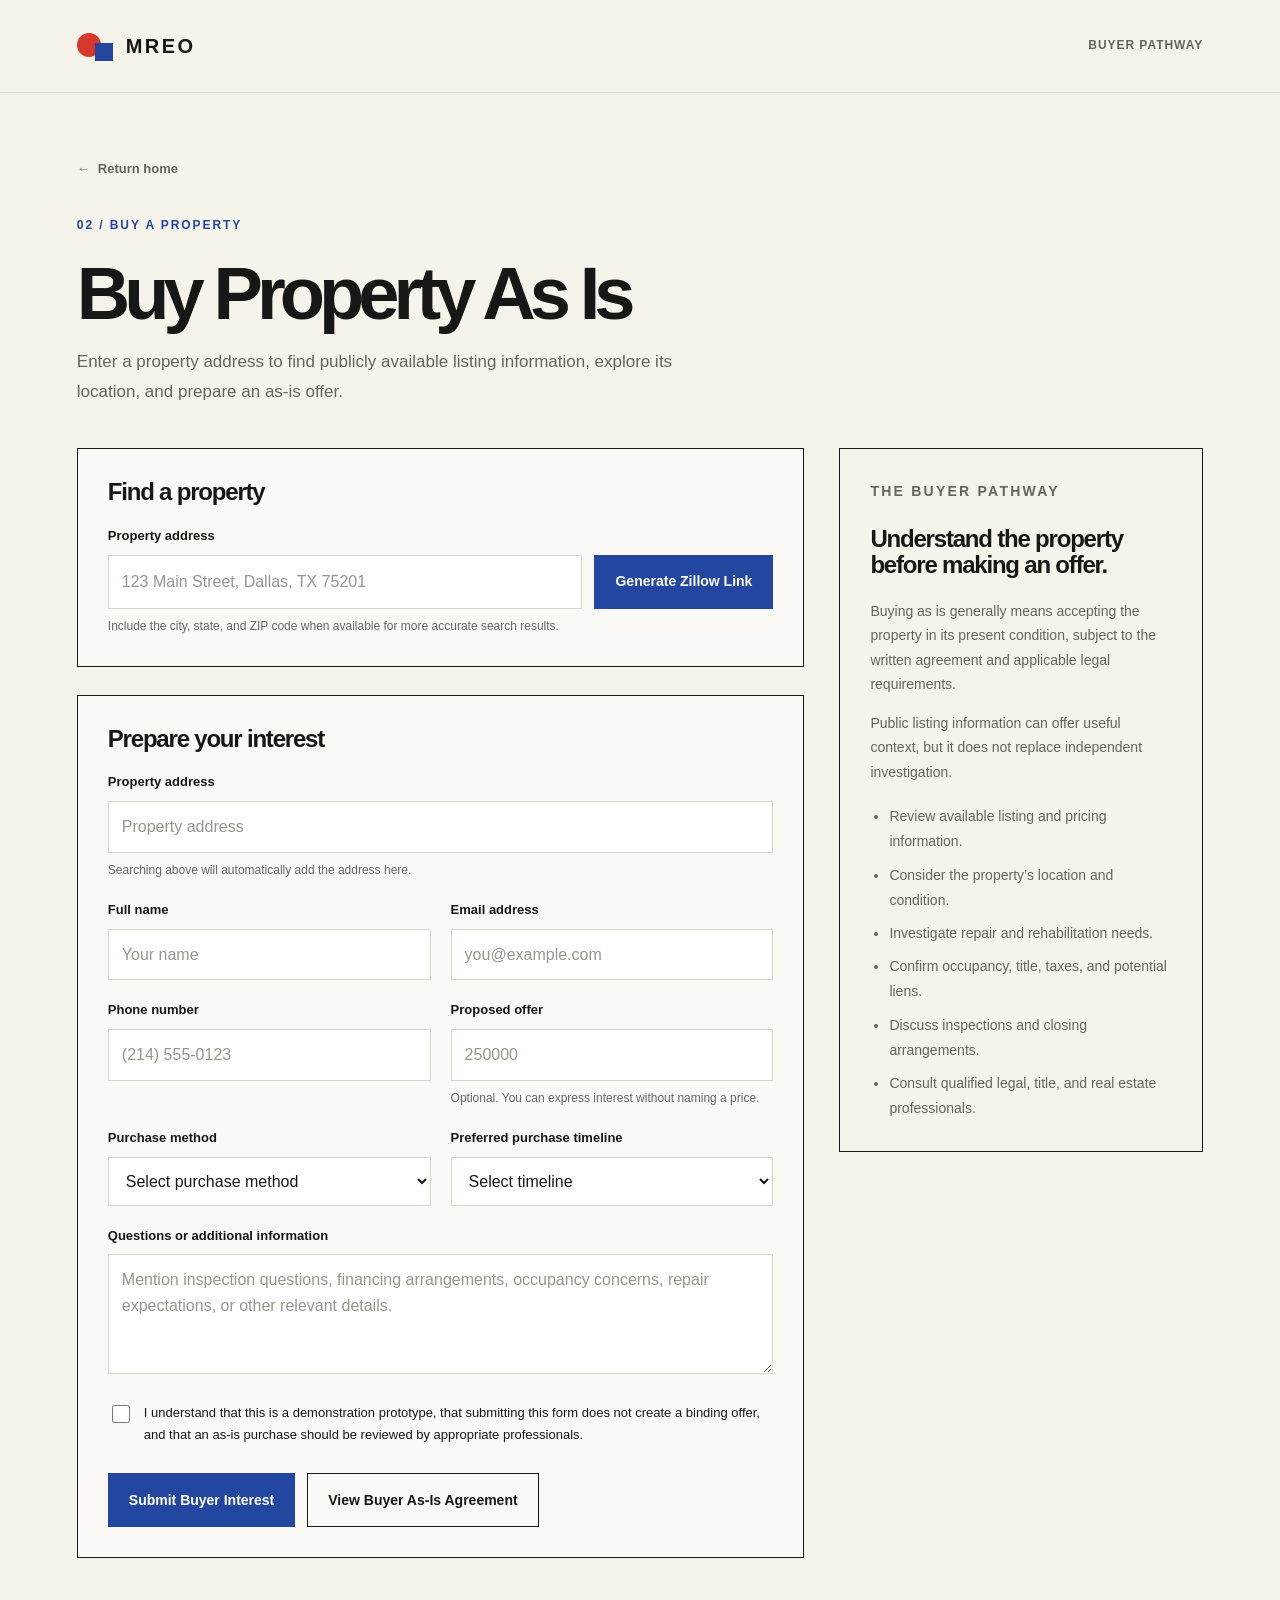
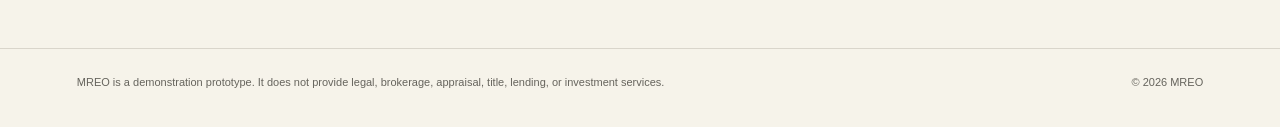
==== buyer.html @ d2289ac5 "Create buyer.html" ====
<!DOCTYPE html>
<html lang="en">
<head>
  <meta charset="UTF-8">

  <meta
    name="viewport"
    content="width=device-width, initial-scale=1.0"
  >

  <meta
    name="description"
    content="Search for property information and prepare for an as-is real estate purchase."
  >

  <title>Buy Property As Is | MREO</title>

  <link rel="stylesheet" href="styles.css">
</head>

<body class="buyer-page">
  <header class="site-header">
    <a
      class="brand"
      href="index.html"
      aria-label="Return to MREO home"
    >
      <span class="brand-mark" aria-hidden="true">
        <span class="brand-circle"></span>
        <span class="brand-square"></span>
      </span>

      <span class="brand-name">MREO</span>
    </a>

    <p class="prototype-label">Buyer Pathway</p>
  </header>

  <main class="page-shell">
    <a class="back-link" href="index.html">
      <span aria-hidden="true">←</span>
      Return home
    </a>

    <section
      class="page-heading"
      aria-labelledby="buyer-page-title"
    >
      <p class="eyebrow">02 / Buy a property</p>

      <h1 id="buyer-page-title">
        Buy Property As Is
      </h1>

      <p>
        Enter a property address to find publicly available listing
        information, explore its location, and prepare an as-is offer.
      </p>
    </section>

    <div class="content-layout">
      <div>
        <section
          class="form-panel"
          aria-labelledby="property-search-heading"
        >
          <h2 id="property-search-heading">
            Find a property
          </h2>

          <form id="buyer-search-form">
            <div class="form-field full-width">
              <label for="buyer-property-address">
                Property address
              </label>

              <div class="address-search">
                <input
                  id="buyer-property-address"
                  name="buyerPropertyAddress"
                  type="text"
                  autocomplete="street-address"
                  placeholder="123 Main Street, Dallas, TX 75201"
                  required
                >

                <button
                  class="primary-button button-blue"
                  type="submit"
                >
                  Generate Zillow Link
                </button>
              </div>

              <p class="field-note">
                Include the city, state, and ZIP code when available
                for more accurate search results.
              </p>
            </div>
          </form>

          <div
            id="buyer-search-result"
            class="search-result"
            role="status"
            aria-live="polite"
            hidden
          >
            <p>
              Search results are ready for:
              <strong id="searched-property-address"></strong>
            </p>

            <div class="button-group">
              <a
                id="zillow-property-link"
                class="primary-button button-blue"
                href="#"
                target="_blank"
                rel="noopener noreferrer"
              >
                Open Zillow
              </a>

              <a
                id="google-maps-link"
                class="secondary-button"
                href="#"
                target="_blank"
                rel="noopener noreferrer"
              >
                View on Google Maps
              </a>
            </div>

            <p class="field-note">
              Zillow results depend on available public listings.
              A matching property page may not exist for every address.
            </p>
          </div>
        </section>

        <section
          class="form-panel"
          aria-labelledby="buyer-information-heading"
          style="margin-top: 28px;"
        >
          <h2 id="buyer-information-heading">
            Prepare your interest
          </h2>

          <form id="buyer-form">
            <div class="form-grid">
              <div class="form-field full-width">
                <label for="buyer-offer-address">
                  Property address
                </label>

                <input
                  id="buyer-offer-address"
                  name="buyerOfferAddress"
                  type="text"
                  placeholder="Property address"
                  required
                >

                <p class="field-note">
                  Searching above will automatically add the address
                  here.
                </p>
              </div>

              <div class="form-field">
                <label for="buyer-name">
                  Full name
                </label>

                <input
                  id="buyer-name"
                  name="buyerName"
                  type="text"
                  autocomplete="name"
                  placeholder="Your name"
                  required
                >
              </div>

              <div class="form-field">
                <label for="buyer-email">
                  Email address
                </label>

                <input
                  id="buyer-email"
                  name="buyerEmail"
                  type="email"
                  autocomplete="email"
                  placeholder="you@example.com"
                  required
                >
              </div>

              <div class="form-field">
                <label for="buyer-phone">
                  Phone number
                </label>

                <input
                  id="buyer-phone"
                  name="buyerPhone"
                  type="tel"
                  autocomplete="tel"
                  placeholder="(214) 555-0123"
                >
              </div>

              <div class="form-field">
                <label for="buyer-offer-amount">
                  Proposed offer
                </label>

                <input
                  id="buyer-offer-amount"
                  name="buyerOfferAmount"
                  type="number"
                  min="0"
                  step="1"
                  placeholder="250000"
                >

                <p class="field-note">
                  Optional. You can express interest without naming
                  a price.
                </p>
              </div>

              <div class="form-field">
                <label for="buyer-purchase-method">
                  Purchase method
                </label>

                <select
                  id="buyer-purchase-method"
                  name="buyerPurchaseMethod"
                >
                  <option value="">
                    Select purchase method
                  </option>

                  <option value="Cash">
                    Cash
                  </option>

                  <option value="Conventional financing">
                    Conventional financing
                  </option>

                  <option value="Private financing">
                    Private financing
                  </option>

                  <option value="Reconstruction financing">
                    Reconstruction financing
                  </option>

                  <option value="Undecided">
                    Undecided
                  </option>
                </select>
              </div>

              <div class="form-field">
                <label for="buyer-timeline">
                  Preferred purchase timeline
                </label>

                <select
                  id="buyer-timeline"
                  name="buyerTimeline"
                >
                  <option value="">
                    Select timeline
                  </option>

                  <option value="As soon as possible">
                    As soon as possible
                  </option>

                  <option value="Within 30 days">
                    Within 30 days
                  </option>

                  <option value="Within 60 days">
                    Within 60 days
                  </option>

                  <option value="Within 90 days">
                    Within 90 days
                  </option>

                  <option value="Flexible">
                    Flexible
                  </option>
                </select>
              </div>

              <div class="form-field full-width">
                <label for="buyer-notes">
                  Questions or additional information
                </label>

                <textarea
                  id="buyer-notes"
                  name="buyerNotes"
                  placeholder="Mention inspection questions, financing arrangements, occupancy concerns, repair expectations, or other relevant details."
                ></textarea>
              </div>

              <div class="checkbox-field full-width">
                <input
                  id="buyer-confirmation"
                  name="buyerConfirmation"
                  type="checkbox"
                  required
                >

                <label for="buyer-confirmation">
                  I understand that this is a demonstration prototype,
                  that submitting this form does not create a binding
                  offer, and that an as-is purchase should be reviewed
                  by appropriate professionals.
                </label>
              </div>
            </div>

            <div class="form-actions">
              <button
                class="primary-button button-blue"
                type="submit"
              >
                Submit Buyer Interest
              </button>

              <button
                id="open-buyer-contract"
                class="contract-button"
                type="button"
                data-open-modal="buyer-contract-modal"
              >
                View Buyer As-Is Agreement
              </button>
            </div>

            <div
              id="buyer-message"
              class="form-message success-message"
              role="status"
              aria-live="polite"
              hidden
            ></div>
          </form>
        </section>
      </div>

      <aside
        class="info-panel"
        aria-labelledby="buyer-guidance-heading"
      >
        <p class="section-label">
          The buyer pathway
        </p>

        <h2 id="buyer-guidance-heading">
          Understand the property before making an offer.
        </h2>

        <p>
          Buying as is generally means accepting the property in its
          present condition, subject to the written agreement and
          applicable legal requirements.
        </p>

        <p>
          Public listing information can offer useful context, but it
          does not replace independent investigation.
        </p>

        <ul>
          <li>
            Review available listing and pricing information.
          </li>

          <li>
            Consider the property’s location and condition.
          </li>

          <li>
            Investigate repair and rehabilitation needs.
          </li>

          <li>
            Confirm occupancy, title, taxes, and potential liens.
          </li>

          <li>
            Discuss inspections and closing arrangements.
          </li>

          <li>
            Consult qualified legal, title, and real estate
            professionals.
          </li>
        </ul>
      </aside>
    </div>
  </main>

  <section
    id="buyer-contract-modal"
    class="contract-modal"
    role="dialog"
    aria-modal="true"
    aria-labelledby="buyer-contract-title"
    hidden
  >
    <div class="contract-content">
      <div class="contract-header">
        <h2 id="buyer-contract-title">
          Buyer As-Is Property Agreement
        </h2>

        <button
          class="close-modal"
          type="button"
          aria-label="Close agreement"
          data-close-modal
        >
          ×
        </button>
      </div>

      <div
        id="buyer-contract-body"
        class="contract-body"
      >
        <p>
          <strong>Date:</strong>
          <span id="buyer-contract-date">
            ____________________
          </span>
        </p>

        <p>
          <strong>Buyer:</strong>
          <span id="buyer-contract-name">
            ____________________
          </span>
        </p>

        <p>
          <strong>Seller:</strong>
          ____________________
        </p>

        <p>
          <strong>Property:</strong>
          <span id="buyer-contract-address">
            ________________________________________________
          </span>
        </p>

        <p>
          <strong>Proposed purchase price:</strong>
          <span id="buyer-contract-price">
            ____________________
          </span>
        </p>

        <h3>1. Agreement to purchase</h3>

        <p>
          Buyer offers to purchase the property identified above for
          the stated purchase price, subject to Seller’s written
          acceptance and any additional written terms agreed upon
          by both parties.
        </p>

        <h3>2. As-is condition</h3>

        <p>
          Buyer understands that the property is offered in its
          present, as-is condition. Unless otherwise agreed in
          writing, Seller is not obligated to repair, renovate,
          improve, or replace any part of the property before closing.
        </p>

        <h3>3. Inspection and due diligence</h3>

        <p>
          Buyer may inspect the property and investigate its condition,
          occupancy, title, taxes, restrictions, and other relevant
          matters during any period agreed to in writing. Any right to
          withdraw based on inspection findings must be expressly
          stated in a signed agreement.
        </p>

        <h3>4. Disclosures</h3>

        <p>
          Seller remains responsible for disclosures required under
          applicable law. Acceptance of the property as is does not
          authorize fraud, intentional concealment, or other conduct
          prohibited by law.
        </p>

        <h3>5. Closing and payment</h3>

        <p>
          Closing shall occur on a mutually agreed date through an
          authorized settlement provider. Deposits, payment method,
          financing conditions, closing costs, possession, and related
          requirements shall be established in a separate written
          agreement or according to applicable local practice.
        </p>

        <h3>6. Written modifications</h3>

        <p>
          Any change to these terms must be written and signed by both
          parties. This sample is provided for demonstration purposes
          and should be reviewed by a qualified attorney before use.
        </p>

        <div class="signature-grid">
          <div class="signature-line">
            Buyer signature / Date
          </div>

          <div class="signature-line">
            Seller signature / Date
          </div>
        </div>
      </div>

      <div class="form-actions">
        <button
          class="primary-button button-blue"
          type="button"
          data-print-contract="buyer-contract-body"
        >
          Print Agreement
        </button>

        <button
          class="secondary-button"
          type="button"
          data-close-modal
        >
          Close
        </button>
      </div>
    </div>
  </section>

  <footer class="site-footer">
    <p>
      MREO is a demonstration prototype. It does not provide legal,
      brokerage, appraisal, title, lending, or investment services.
    </p>

    <p>
      &copy; <span id="current-year">2026</span> MREO
    </p>
  </footer>

  <script src="app.js"></script>
</body>
</html>
---- styles.css ----
/* =========================================
   MREO — BAUHAUS DESIGN SYSTEM
   ========================================= */

:root {
  --paper: #f6f3ea;
  --white: #ffffff;
  --ink: #171717;
  --muted: #66645d;
  --line: #d9d5cb;

  --red: #d6382c;
  --blue: #2346a0;
  --yellow: #f0c437;

  --max-width: 1180px;
  --page-padding: clamp(22px, 6vw, 82px);

  --font:
    "Avenir Next",
    Avenir,
    "Helvetica Neue",
    Helvetica,
    Arial,
    sans-serif;
}

/* =========================================
   GENERAL
   ========================================= */

*,
*::before,
*::after {
  box-sizing: border-box;
}

html {
  scroll-behavior: smooth;
}

body {
  margin: 0;
  min-width: 320px;
  min-height: 100vh;

  background: var(--paper);
  color: var(--ink);

  font-family: var(--font);
  font-size: 16px;
  line-height: 1.6;

  -webkit-font-smoothing: antialiased;
  -moz-osx-font-smoothing: grayscale;
}

a {
  color: inherit;
}

button,
input,
select,
textarea {
  font: inherit;
}

button,
a,
input,
select,
textarea {
  -webkit-tap-highlight-color: transparent;
}

::selection {
  background: var(--yellow);
  color: var(--ink);
}

/* =========================================
   HEADER
   ========================================= */

.site-header {
  width: 100%;
  max-width: calc(var(--max-width) + (var(--page-padding) * 2));

  margin: 0 auto;
  padding: 30px var(--page-padding);

  display: flex;
  align-items: center;
  justify-content: space-between;

  border-bottom: 1px solid var(--line);
}

.brand {
  display: inline-flex;
  align-items: center;
  gap: 13px;

  text-decoration: none;
}

.brand-mark {
  position: relative;

  width: 36px;
  height: 32px;

  display: block;
}

.brand-circle {
  position: absolute;
  top: 3px;
  left: 0;

  width: 24px;
  height: 24px;

  background: var(--red);
  border-radius: 50%;
}

.brand-square {
  position: absolute;
  right: 0;
  bottom: 1px;

  width: 18px;
  height: 18px;

  background: var(--blue);
}

.brand-name {
  font-size: 20px;
  font-weight: 800;
  letter-spacing: 0.12em;
}

.prototype-label {
  margin: 0;

  color: var(--muted);

  font-size: 12px;
  font-weight: 600;
  letter-spacing: 0.08em;
  text-transform: uppercase;
}

/* =========================================
   LANDING PAGE
   ========================================= */

.hero {
  position: relative;

  width: 100%;
  max-width: calc(var(--max-width) + (var(--page-padding) * 2));

  margin: 0 auto;
  padding: 100px var(--page-padding) 70px;
}

.hero-content {
  position: relative;
  z-index: 1;

  max-width: 850px;
}

.eyebrow,
.section-label {
  margin: 0 0 22px;

  color: var(--blue);

  font-size: 12px;
  font-weight: 800;
  letter-spacing: 0.16em;
  text-transform: uppercase;
}

.hero h1 {
  max-width: 850px;

  margin: 0;

  font-size: clamp(40px, 7vw, 84px);
  font-weight: 800;
  letter-spacing: -0.075em;
  line-height: 0.98;
}

.hero h1 span {
  display: block;

  margin-top: 14px;

  font-size: clamp(26px, 4.2vw, 53px);
  font-weight: 500;
  letter-spacing: -0.06em;
  line-height: 1.12;
}

.hero-introduction {
  max-width: 630px;

  margin: 28px 0 0;

  color: var(--muted);

  font-size: clamp(16px, 2vw, 19px);
  line-height: 1.75;
}

/* =========================================
   GEOMETRIC ACCENTS
   ========================================= */

.hero-decoration {
  position: absolute;
  top: 105px;
  right: var(--page-padding);

  width: 130px;
  height: 130px;

  pointer-events: none;
}

.shape {
  position: absolute;
  display: block;
}

.shape-circle {
  top: 0;
  right: 5px;

  width: 74px;
  height: 74px;

  background: var(--yellow);
  border-radius: 50%;
}

.shape-square {
  right: 35px;
  bottom: 4px;

  width: 36px;
  height: 36px;

  background: var(--red);
}

.shape-line {
  top: 30px;
  left: 6px;

  width: 4px;
  height: 94px;

  background: var(--blue);

  transform: rotate(35deg);
}

/* =========================================
   SELL / BUY CARDS
   ========================================= */

.action-grid {
  display: grid;
  grid-template-columns: repeat(2, minmax(0, 1fr));
  gap: 0;

  margin-top: 78px;

  border: 1px solid var(--ink);
}

.pathway-card {
  min-height: 340px;

  padding: 36px;

  display: flex;
  flex-direction: column;
  justify-content: space-between;
}

.seller-card {
  border-right: 1px solid var(--ink);
}

.buyer-card {
  background: rgba(255, 255, 255, 0.45);
}

.card-number {
  margin: 0 0 14px;

  color: var(--muted);

  font-size: 12px;
  font-weight: 700;
  letter-spacing: 0.15em;
}

.pathway-card h2 {
  margin: 0;

  font-size: 45px;
  font-weight: 800;
  letter-spacing: -0.07em;
  line-height: 1;
}

.pathway-card h2 + p {
  max-width: 375px;

  margin: 18px 0 28px;

  color: var(--muted);

  font-size: 15px;
  line-height: 1.7;
}

/* =========================================
   BUTTONS
   ========================================= */

.action-button,
.primary-button,
.secondary-button,
.contract-button,
.back-link {
  transition:
    background-color 180ms ease,
    color 180ms ease,
    border-color 180ms ease,
    transform 180ms ease;
}

.action-button {
  min-height: 58px;

  padding: 15px 18px;

  display: flex;
  align-items: center;
  justify-content: space-between;
  gap: 18px;

  border: 1px solid transparent;

  font-size: 14px;
  font-weight: 700;
  text-decoration: none;
}

.action-button-dark {
  background: var(--ink);
  color: var(--white);
}

.action-button-dark:hover {
  background: var(--blue);
}

.action-button-red {
  background: var(--red);
  color: var(--white);
}

.action-button-red:hover {
  background: var(--ink);
}

.button-arrow {
  font-size: 19px;
  line-height: 1;
}

.primary-button,
.secondary-button,
.contract-button {
  min-height: 54px;

  padding: 13px 20px;

  display: inline-flex;
  align-items: center;
  justify-content: center;
  gap: 10px;

  border: 1px solid var(--ink);
  border-radius: 0;

  cursor: pointer;

  font-size: 14px;
  font-weight: 700;
  text-decoration: none;
}

.primary-button {
  background: var(--ink);
  color: var(--white);
}

.primary-button:hover {
  background: var(--blue);
  border-color: var(--blue);
}

.secondary-button,
.contract-button {
  background: transparent;
  color: var(--ink);
}

.secondary-button:hover,
.contract-button:hover {
  background: var(--yellow);
}

.button-red {
  background: var(--red);
  color: var(--white);

  border-color: var(--red);
}

.button-red:hover {
  background: var(--ink);
  border-color: var(--ink);
}

.button-blue {
  background: var(--blue);
  color: var(--white);

  border-color: var(--blue);
}

.button-blue:hover {
  background: var(--ink);
  border-color: var(--ink);
}

.button-group,
.form-actions {
  display: flex;
  flex-wrap: wrap;
  gap: 12px;

  margin-top: 28px;
}

.action-button:focus-visible,
.primary-button:focus-visible,
.secondary-button:focus-visible,
.contract-button:focus-visible,
.back-link:focus-visible {
  outline: 3px solid var(--yellow);
  outline-offset: 4px;
}

/* =========================================
   PRINCIPLES
   ========================================= */

.principles {
  max-width: calc(var(--max-width) + (var(--page-padding) * 2));

  margin: 0 auto;
  padding: 0 var(--page-padding) 56px;

  display: flex;
  flex-wrap: wrap;
  gap: 12px 34px;
}

.principles p {
  margin: 0;

  color: var(--muted);

  font-size: 12px;
  font-weight: 700;
  letter-spacing: 0.08em;
  text-transform: uppercase;
}

.principles p::before {
  width: 8px;
  height: 8px;

  margin-right: 9px;

  display: inline-block;

  background: var(--red);
  border-radius: 50%;

  content: "";
}

.principles p:nth-child(2)::before {
  background: var(--blue);
  border-radius: 0;
}

.principles p:nth-child(3)::before {
  background: var(--yellow);
  border-radius: 0;

  transform: rotate(45deg);
}

/* =========================================
   INTERIOR PAGES
   ========================================= */

.page-shell,
.content-shell,
.interior-page {
  width: 100%;
  max-width: calc(var(--max-width) + (var(--page-padding) * 2));

  margin: 0 auto;
  padding: 62px var(--page-padding) 90px;
}

.back-link {
  display: inline-flex;
  align-items: center;
  gap: 8px;

  margin-bottom: 36px;

  color: var(--muted);

  font-size: 13px;
  font-weight: 600;
  text-decoration: none;
}

.back-link:hover {
  color: var(--red);
}

.page-heading,
.page-intro {
  max-width: 760px;

  margin-bottom: 42px;
}

.page-heading h1,
.page-intro h1,
.interior-page h1 {
  margin: 0 0 16px;

  font-size: clamp(40px, 7vw, 74px);
  font-weight: 800;
  letter-spacing: -0.08em;
  line-height: 1;
}

.page-heading > p:not(.eyebrow),
.page-intro > p:not(.eyebrow) {
  max-width: 650px;

  margin: 0;

  color: var(--muted);

  font-size: 17px;
  line-height: 1.75;
}

.content-layout,
.two-column-layout {
  display: grid;
  grid-template-columns: minmax(0, 1.7fr) minmax(270px, 0.85fr);
  gap: 35px;

  align-items: start;
}

/* =========================================
   FORMS AND INFORMATION PANELS
   ========================================= */

.form-panel,
.info-panel,
.detail-card,
.property-card,
.result-card,
.contract-panel {
  padding: 30px;

  background: rgba(255, 255, 255, 0.56);

  border: 1px solid var(--ink);
}

.info-panel,
.detail-card {
  position: sticky;
  top: 24px;

  background: transparent;
}

.form-panel h2,
.info-panel h2,
.detail-card h2,
.property-card h2,
.result-card h2,
.contract-panel h2 {
  margin: 0 0 20px;

  font-size: 24px;
  font-weight: 800;
  letter-spacing: -0.05em;
  line-height: 1.1;
}

.info-panel p,
.detail-card p,
.property-card p,
.result-card p {
  color: var(--muted);

  font-size: 14px;
  line-height: 1.75;
}

.info-panel ul,
.detail-card ul {
  margin: 20px 0 0;
  padding-left: 19px;

  color: var(--muted);

  font-size: 14px;
  line-height: 1.8;
}

.info-panel li + li,
.detail-card li + li {
  margin-top: 8px;
}

.form-grid {
  display: grid;
  grid-template-columns: repeat(2, minmax(0, 1fr));
  gap: 20px;
}

.form-field,
.field-group {
  display: flex;
  flex-direction: column;
  gap: 8px;
}

.full-width,
.field-full,
.span-two {
  grid-column: 1 / -1;
}

label,
.field-label {
  color: var(--ink);

  font-size: 13px;
  font-weight: 700;
}

input,
select,
textarea {
  width: 100%;
  min-height: 49px;

  padding: 12px 13px;

  background: var(--white);
  color: var(--ink);

  border: 1px solid var(--line);
  border-radius: 0;

  outline: none;

  transition:
    border-color 180ms ease,
    box-shadow 180ms ease;
}

input:focus,
select:focus,
textarea:focus {
  border-color: var(--blue);

  box-shadow: 0 0 0 2px rgba(35, 70, 160, 0.12);
}

input::placeholder,
textarea::placeholder {
  color: #99958b;
}

textarea {
  min-height: 120px;

  resize: vertical;
}

.field-note,
.helper-text {
  margin: 0;

  color: var(--muted);

  font-size: 12px;
  line-height: 1.6;
}

/* =========================================
   UPLOADS
   ========================================= */

.upload-area,
.file-drop-zone {
  position: relative;

  min-height: 160px;

  padding: 25px;

  display: flex;
  flex-direction: column;
  align-items: center;
  justify-content: center;

  background: rgba(255, 255, 255, 0.65);

  border: 1px dashed var(--ink);

  text-align: center;
}

.upload-area input[type="file"],
.file-drop-zone input[type="file"] {
  max-width: 100%;

  margin-top: 12px;

  border: 0;
}

.upload-title {
  margin: 0 0 4px;

  font-size: 15px;
  font-weight: 700;
}

.upload-note {
  margin: 0;

  color: var(--muted);

  font-size: 12px;
}

.media-preview,
.preview-grid,
.upload-preview {
  display: grid;
  grid-template-columns: repeat(auto-fit, minmax(110px, 1fr));
  gap: 12px;

  margin-top: 16px;
}

.media-preview img,
.media-preview video,
.preview-grid img,
.preview-grid video,
.upload-preview img,
.upload-preview video {
  width: 100%;
  height: 110px;

  display: block;

  object-fit: cover;

  border: 1px solid var(--line);
}

/* =========================================
   BUYER SEARCH AND RESULTS
   ========================================= */

.search-row,
.address-search {
  display: flex;
  align-items: stretch;
  gap: 12px;
}

.search-row input,
.address-search input {
  flex: 1;
}

.search-row button,
.address-search button {
  flex-shrink: 0;
}

.search-result,
.result-message,
.form-message,
.status-message {
  margin-top: 20px;
  padding: 15px 17px;

  background: rgba(240, 196, 55, 0.15);

  border-left: 4px solid var(--yellow);

  font-size: 14px;
  line-height: 1.7;
}

.success-message,
.status-success {
  background: rgba(35, 70, 160, 0.09);

  border-left-color: var(--blue);
}

.error-message,
.status-error {
  background: rgba(214, 56, 44, 0.09);

  border-left-color: var(--red);
}

.hidden,
[hidden] {
  display: none !important;
}

/* =========================================
   CHECKBOXES
   ========================================= */

.checkbox-row,
.checkbox-field {
  display: flex;
  align-items: flex-start;
  gap: 11px;

  margin-top: 8px;
}

.checkbox-row input[type="checkbox"],
.checkbox-field input[type="checkbox"] {
  width: 18px;
  min-width: 18px;
  min-height: 18px;
  height: 18px;

  margin-top: 3px;

  accent-color: var(--blue);
}

.checkbox-row label,
.checkbox-field label {
  font-size: 13px;
  font-weight: 500;
  line-height: 1.65;
}

/* =========================================
   CONTRACT VIEWER
   ========================================= */

.contract-modal,
.modal-overlay {
  position: fixed;
  inset: 0;
  z-index: 20;

  padding: 25px;

  display: flex;
  align-items: center;
  justify-content: center;

  background: rgba(23, 23, 23, 0.65);
}

.contract-content,
.modal-content {
  width: 100%;
  max-width: 780px;
  max-height: 88vh;

  padding: 34px;

  overflow-y: auto;

  background: var(--white);

  border: 1px solid var(--ink);
}

.contract-header,
.modal-header {
  margin-bottom: 22px;

  display: flex;
  align-items: flex-start;
  justify-content: space-between;
  gap: 20px;

  border-bottom: 1px solid var(--line);
}

.contract-header h2,
.modal-header h2 {
  margin: 0 0 18px;

  font-size: 25px;
  font-weight: 800;
  letter-spacing: -0.05em;
}

.close-modal,
.modal-close {
  width: 38px;
  height: 38px;

  display: inline-flex;
  align-items: center;
  justify-content: center;

  background: transparent;

  border: 1px solid var(--ink);

  cursor: pointer;

  font-size: 21px;
  line-height: 1;
}

.close-modal:hover,
.modal-close:hover {
  background: var(--yellow);
}

.contract-body {
  font-size: 13px;
  line-height: 1.7;
}

.contract-body h3 {
  margin: 18px 0 6px;

  font-size: 13px;
  font-weight: 800;
}

.contract-body p {
  margin: 0 0 11px;
}

.signature-grid {
  margin-top: 28px;

  display: grid;
  grid-template-columns: repeat(2, minmax(0, 1fr));
  gap: 25px;
}

.signature-line {
  padding-top: 8px;

  border-top: 1px solid var(--ink);

  font-size: 12px;
}

/* =========================================
   FOOTER
   ========================================= */

.site-footer {
  width: 100%;
  max-width: calc(var(--max-width) + (var(--page-padding) * 2));

  margin: 0 auto;
  padding: 24px var(--page-padding) 35px;

  display: flex;
  align-items: flex-start;
  justify-content: space-between;
  gap: 20px;

  border-top: 1px solid var(--line);
}

.site-footer p {
  margin: 0;

  color: var(--muted);

  font-size: 11px;
  line-height: 1.7;
}

.site-footer p:first-child {
  max-width: 590px;
}

.site-footer p:last-child {
  white-space: nowrap;
}

/* =========================================
   TABLETS
   ========================================= */

@media (max-width: 850px) {
  .hero {
    padding-top: 82px;
  }

  .hero-decoration {
    top: 86px;

    width: 94px;
    height: 94px;

    opacity: 0.78;
  }

  .shape-circle {
    width: 54px;
    height: 54px;
  }

  .shape-line {
    height: 68px;
  }

  .shape-square {
    width: 27px;
    height: 27px;
  }

  .content-layout,
  .two-column-layout {
    grid-template-columns: 1fr;
  }

  .info-panel,
  .detail-card {
    position: static;
  }

  .pathway-card {
    min-height: 320px;

    padding: 28px;
  }
}

/* =========================================
   PHONES
   ========================================= */

@media (max-width: 620px) {
  .site-header {
    padding-top: 22px;
    padding-bottom: 22px;
  }

  .prototype-label {
    max-width: 112px;

    font-size: 10px;
    text-align: right;
  }

  .hero {
    padding-top: 74px;
    padding-bottom: 48px;
  }

  .hero-decoration {
    top: 59px;
    right: var(--page-padding);

    transform: scale(0.72);
    transform-origin: top right;
  }

  .hero-content {
    padding-top: 26px;
  }

  .hero-introduction {
    margin-top: 21px;
  }

  .action-grid {
    grid-template-columns: 1fr;

    margin-top: 48px;
  }

  .pathway-card {
    min-height: 275px;

    padding: 25px;
  }

  .seller-card {
    border-right: 0;
    border-bottom: 1px solid var(--ink);
  }

  .principles {
    padding-bottom: 38px;

    gap: 10px 20px;
  }

  .page-shell,
  .content-shell,
  .interior-page {
    padding-top: 42px;
    padding-bottom: 65px;
  }

  .form-panel,
  .info-panel,
  .detail-card,
  .property-card,
  .result-card,
  .contract-panel {
    padding: 22px;
  }

  .form-grid {
    grid-template-columns: 1fr;
  }

  .search-row,
  .address-search {
    flex-direction: column;
  }

  .button-group,
  .form-actions {
    flex-direction: column;
  }

  .button-group > *,
  .form-actions > * {
    width: 100%;
  }

  .contract-modal,
  .modal-overlay {
    padding: 13px;
  }

  .contract-content,
  .modal-content {
    padding: 23px;
  }

  .signature-grid {
    grid-template-columns: 1fr;
    gap: 30px;
  }

  .site-footer {
    flex-direction: column;
    gap: 12px;
  }
}

/* =========================================
   REDUCED MOTION
   ========================================= */

@media (prefers-reduced-motion: reduce) {
  html {
    scroll-behavior: auto;
  }

  *,
  *::before,
  *::after {
    transition-duration: 0.01ms !important;
    animation-duration: 0.01ms !important;
    animation-iteration-count: 1 !important;
  }
}

/* =========================================
   CONTRACT PRINTING
   ========================================= */

@media print {
  body {
    background: #ffffff;
  }

  .site-header,
  .site-footer,
  .back-link,
  .button-group,
  .form-actions,
  .close-modal,
  .modal-close {
    display: none !important;
  }

  .contract-modal,
  .modal-overlay {
    position: static;

    padding: 0;

    display: block;

    background: transparent;
  }

  .contract-content,
  .modal-content {
    width: 100%;
    max-width: none;
    max-height: none;

    padding: 0;

    overflow: visible;

    border: 0;
  }

  .contract-body {
    font-size: 11px;
    line-height: 1.5;
  }
}
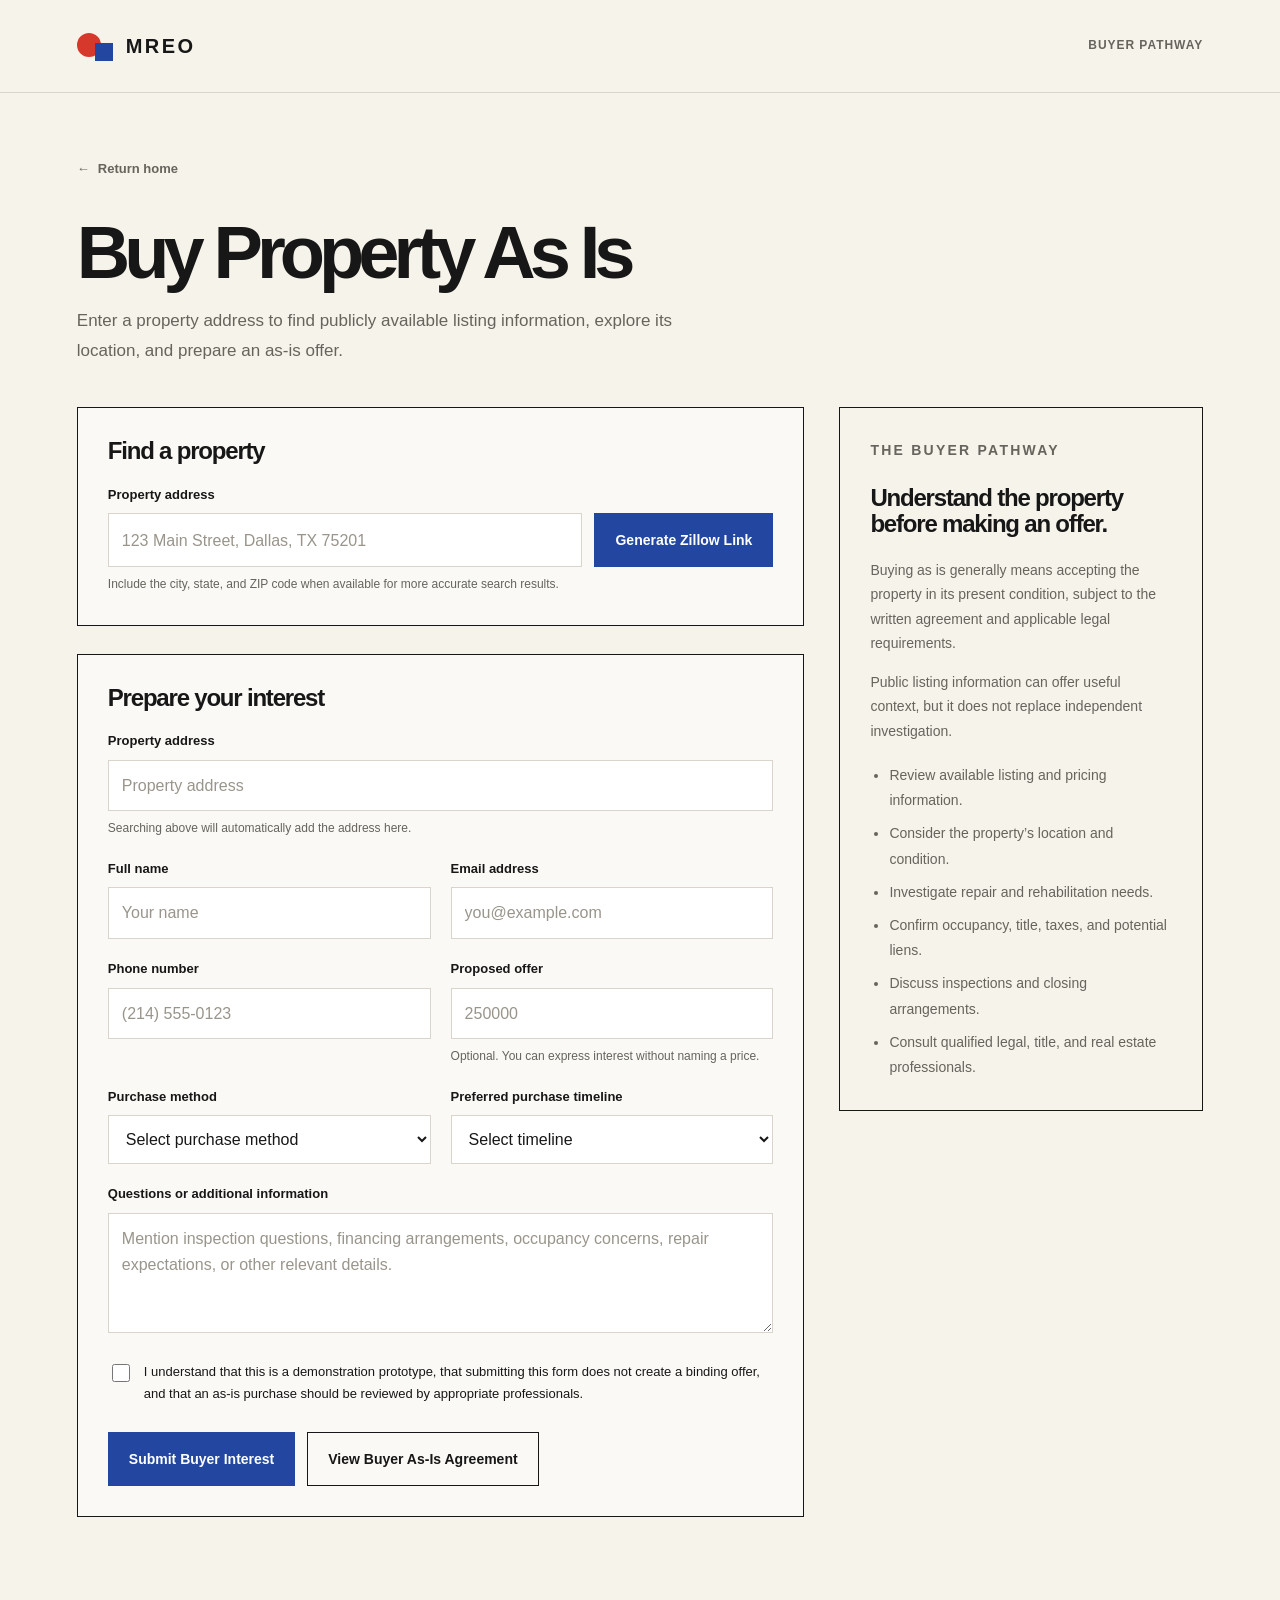
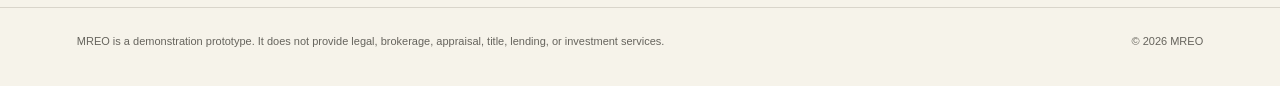
==== commit 5d3155ea: "Update buyer.html" ====
--- a/buyer.html
+++ b/buyer.html
@@ -46,7 +46,7 @@
       class="page-heading"
       aria-labelledby="buyer-page-title"
     >
-      <p class="eyebrow">02 / Buy a property</p>
+
 
       <h1 id="buyer-page-title">
         Buy Property As Is
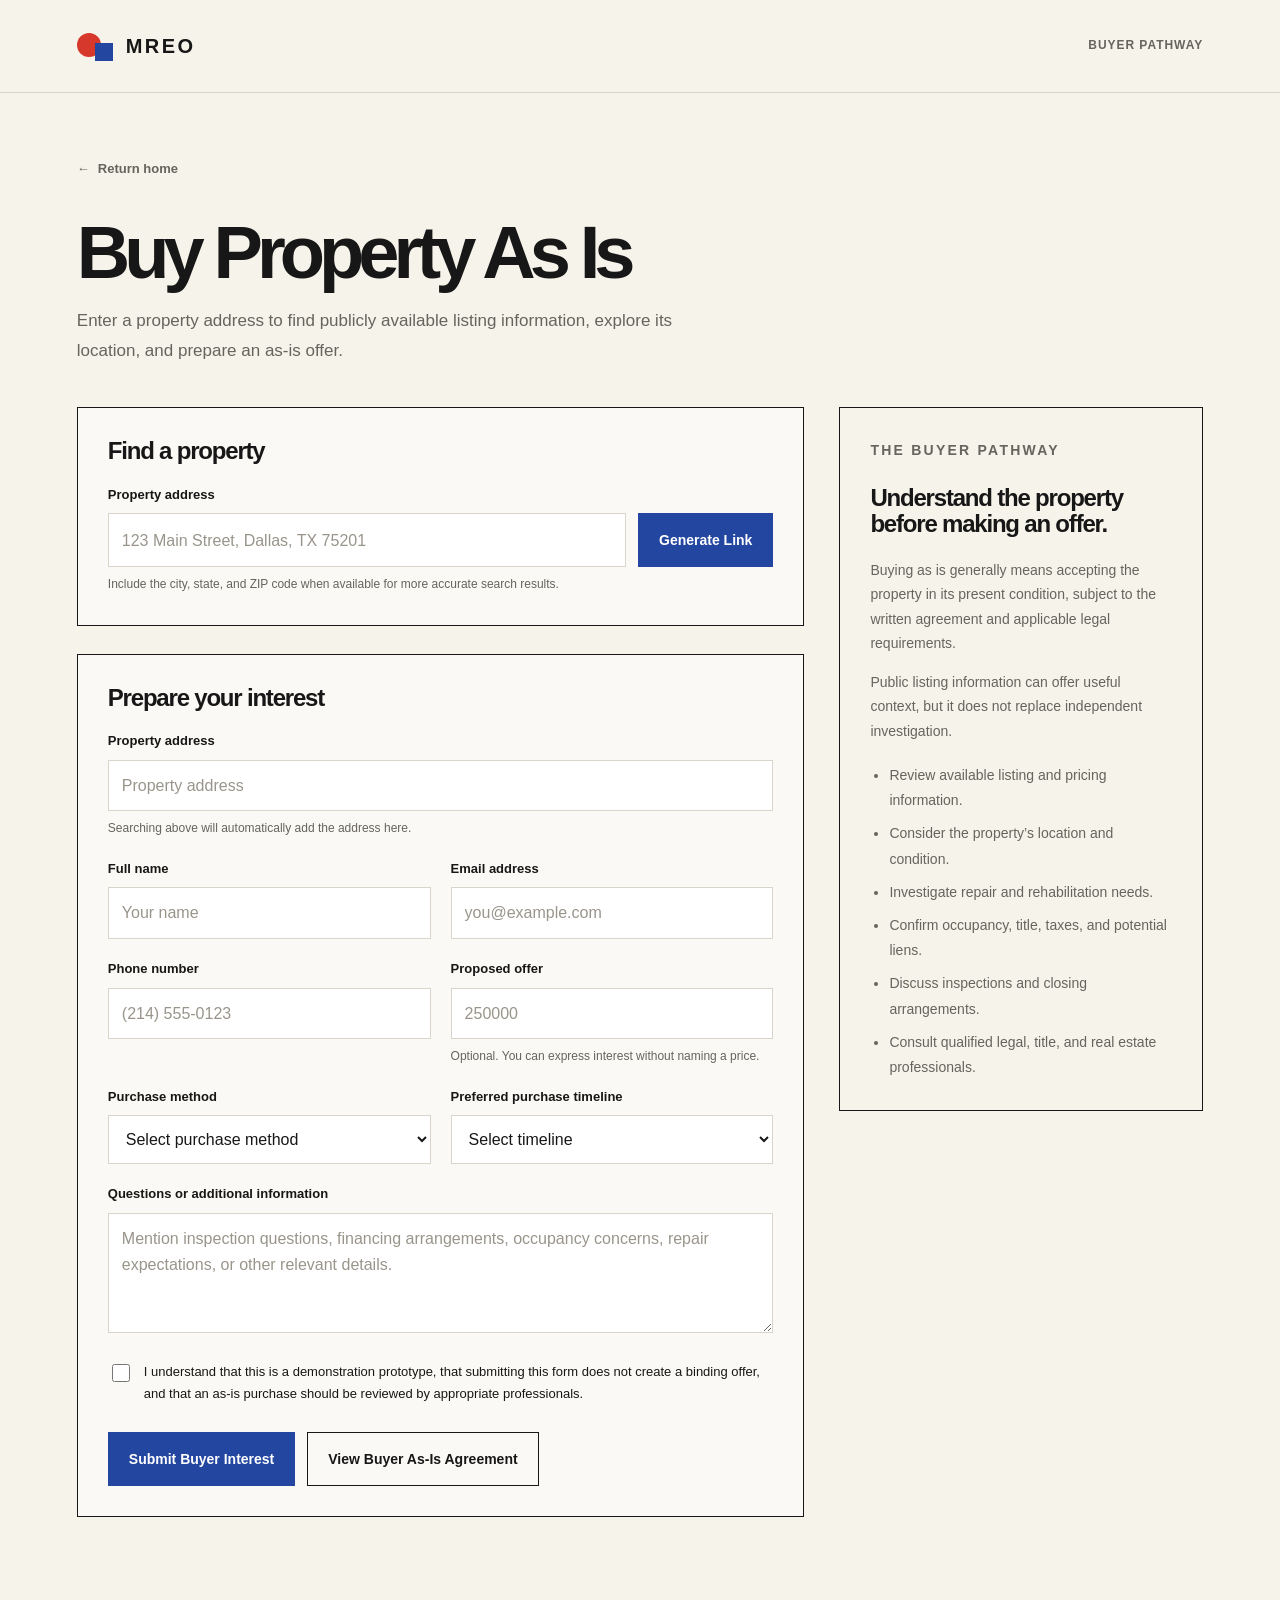
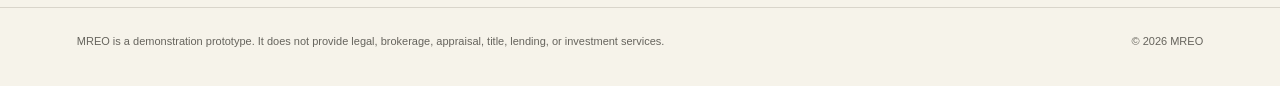
==== commit 71a7e78f: "Update buyer.html" ====
--- a/buyer.html
+++ b/buyer.html
@@ -88,7 +88,7 @@
                   class="primary-button button-blue"
                   type="submit"
                 >
-                  Generate Zillow Link
+                  Generate Link
                 </button>
               </div>
 
--- a/styles.css
+++ b/styles.css
@@ -192,7 +192,7 @@
 
   margin: 0;
 
-  font-size: clamp(40px, 7vw, 84px);
+  font-size: clamp(56px, 7vw, 84px);
   font-weight: 800;
   letter-spacing: -0.075em;
   line-height: 0.98;
@@ -297,12 +297,9 @@
   justify-content: space-between;
 }
 
-.seller-card {
+
+.buyer-card {
   border-right: 1px solid var(--ink);
-}
-
-.buyer-card {
-  background: rgba(255, 255, 255, 0.45);
 }
 
 .card-number {
@@ -1148,7 +1145,7 @@
     padding: 25px;
   }
 
-  .seller-card {
+  .buyer-card {
     border-right: 0;
     border-bottom: 1px solid var(--ink);
   }
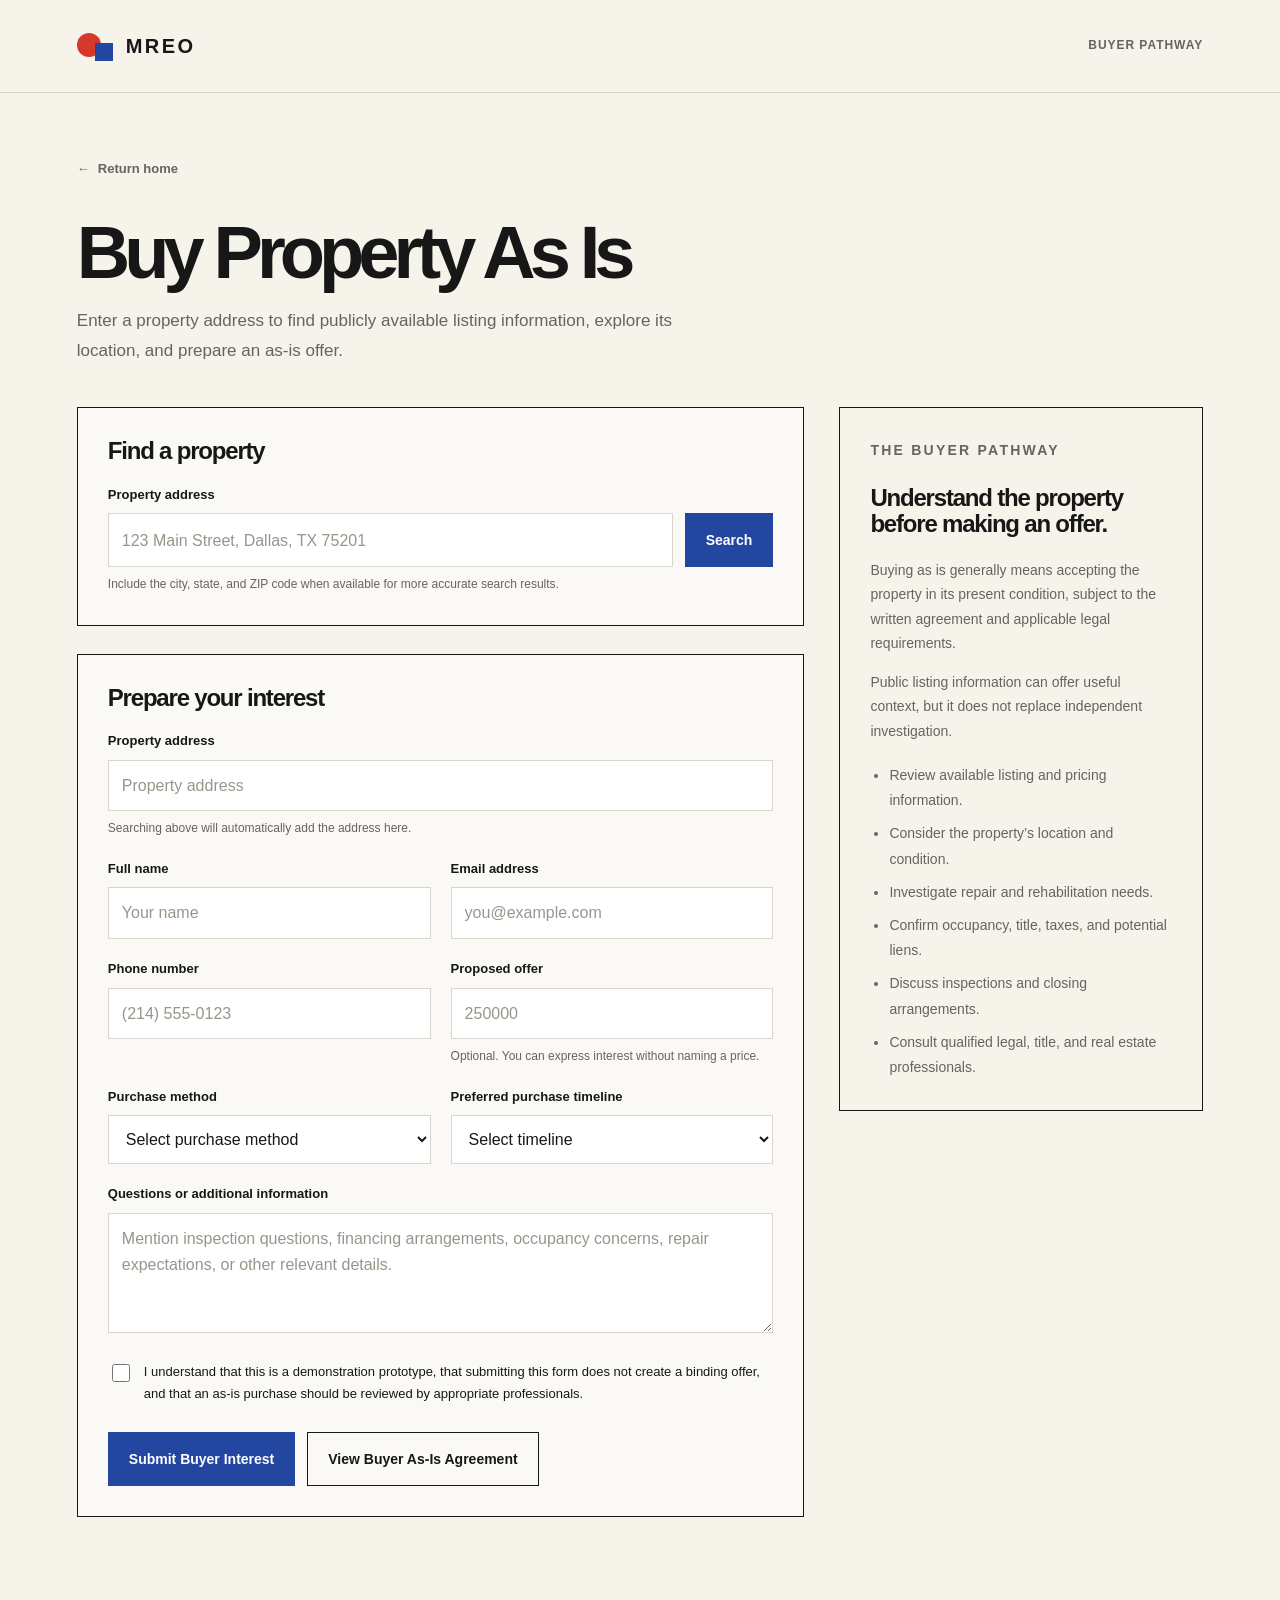
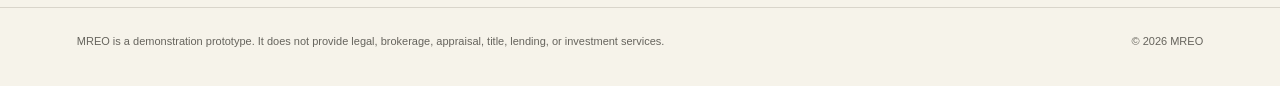
==== commit e13746e7: "Update buyer.html" ====
--- a/buyer.html
+++ b/buyer.html
@@ -88,7 +88,7 @@
                   class="primary-button button-blue"
                   type="submit"
                 >
-                  Generate Link
+                  Search
                 </button>
               </div>
 
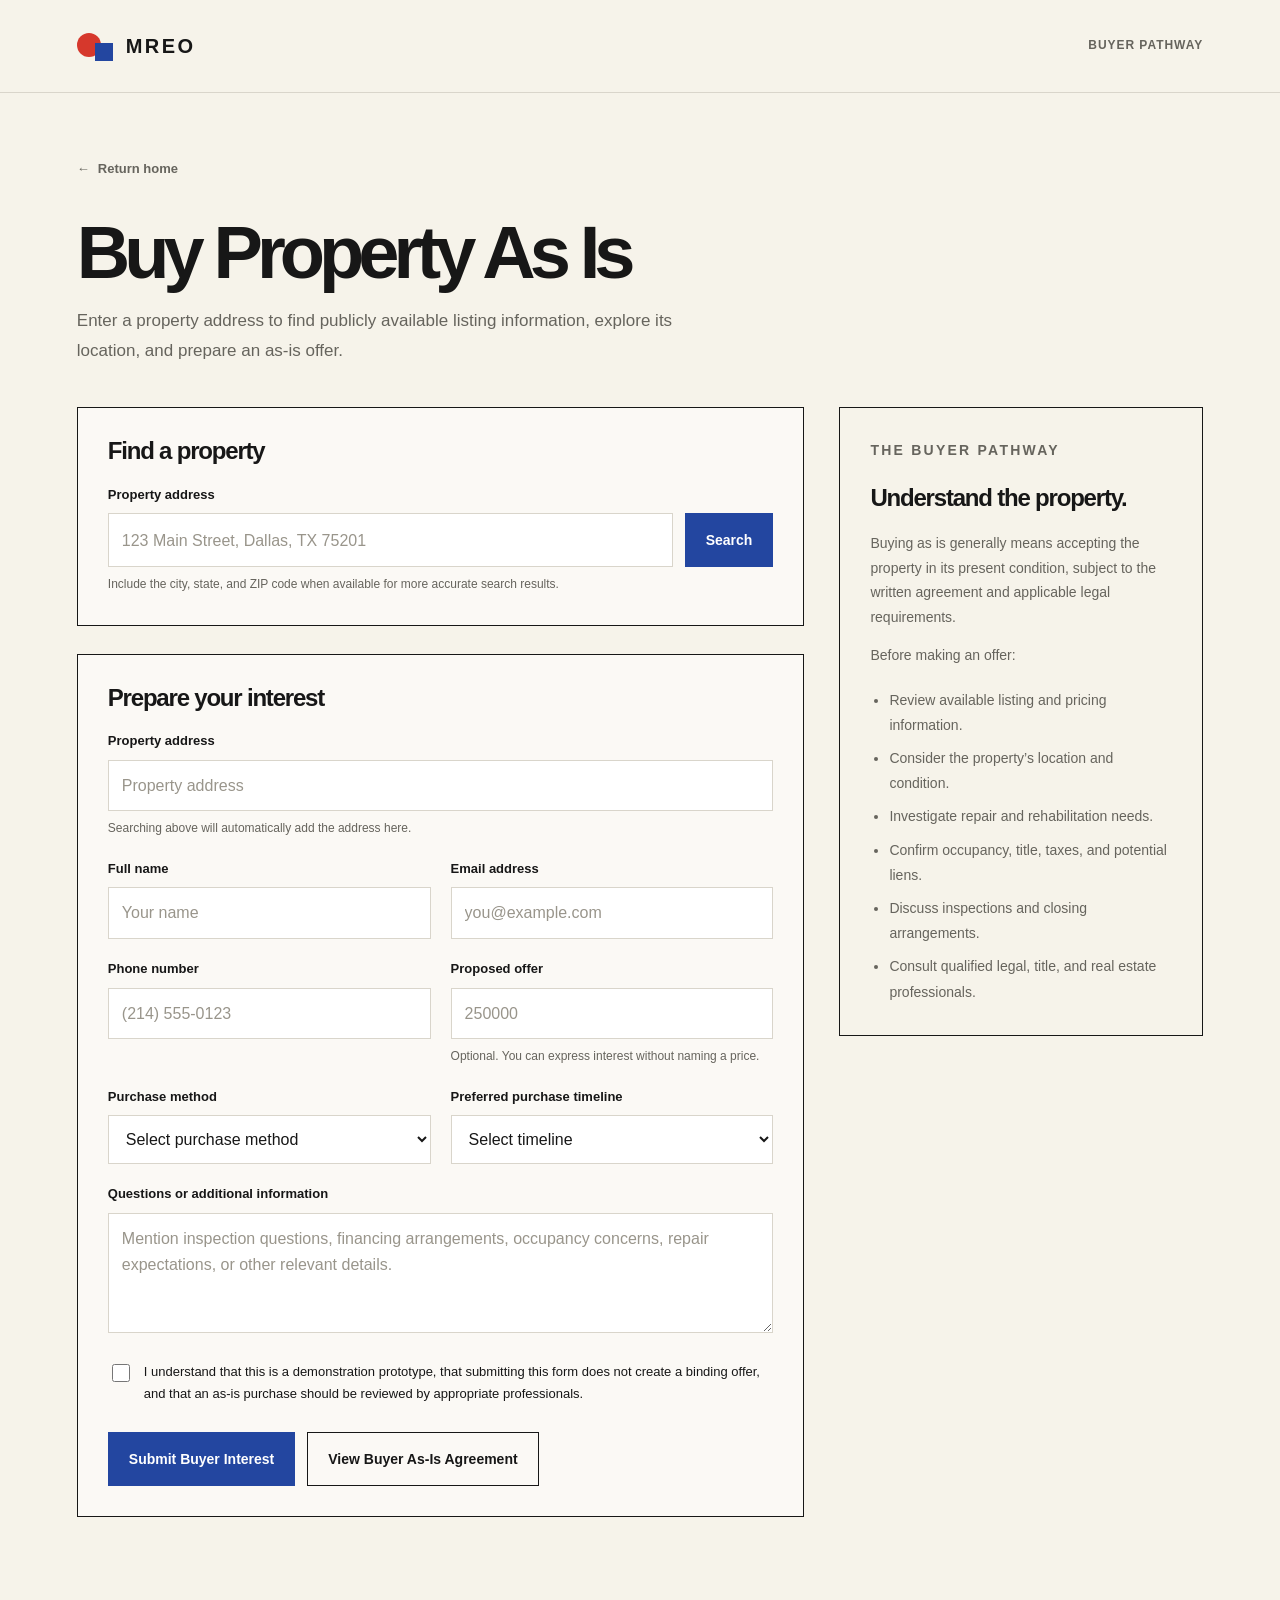
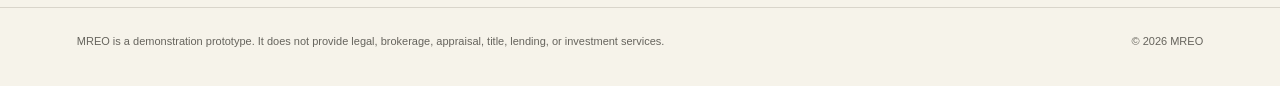
==== commit edad31e0: "Update buyer.html" ====
--- a/buyer.html
+++ b/buyer.html
@@ -371,7 +371,7 @@
         </p>
 
         <h2 id="buyer-guidance-heading">
-          Understand the property before making an offer.
+          Understand the property.
         </h2>
 
         <p>
@@ -381,8 +381,7 @@
         </p>
 
         <p>
-          Public listing information can offer useful context, but it
-          does not replace independent investigation.
+          Before making an offer:
         </p>
 
         <ul>
--- a/styles.css
+++ b/styles.css
@@ -848,6 +848,11 @@
   line-height: 1.7;
 }
 
+.search-result {
+  background: #e1f3d8;
+  border-left: 4px solid #6fa85f;
+}
+
 .success-message,
 .status-success {
   background: rgba(35, 70, 160, 0.09);
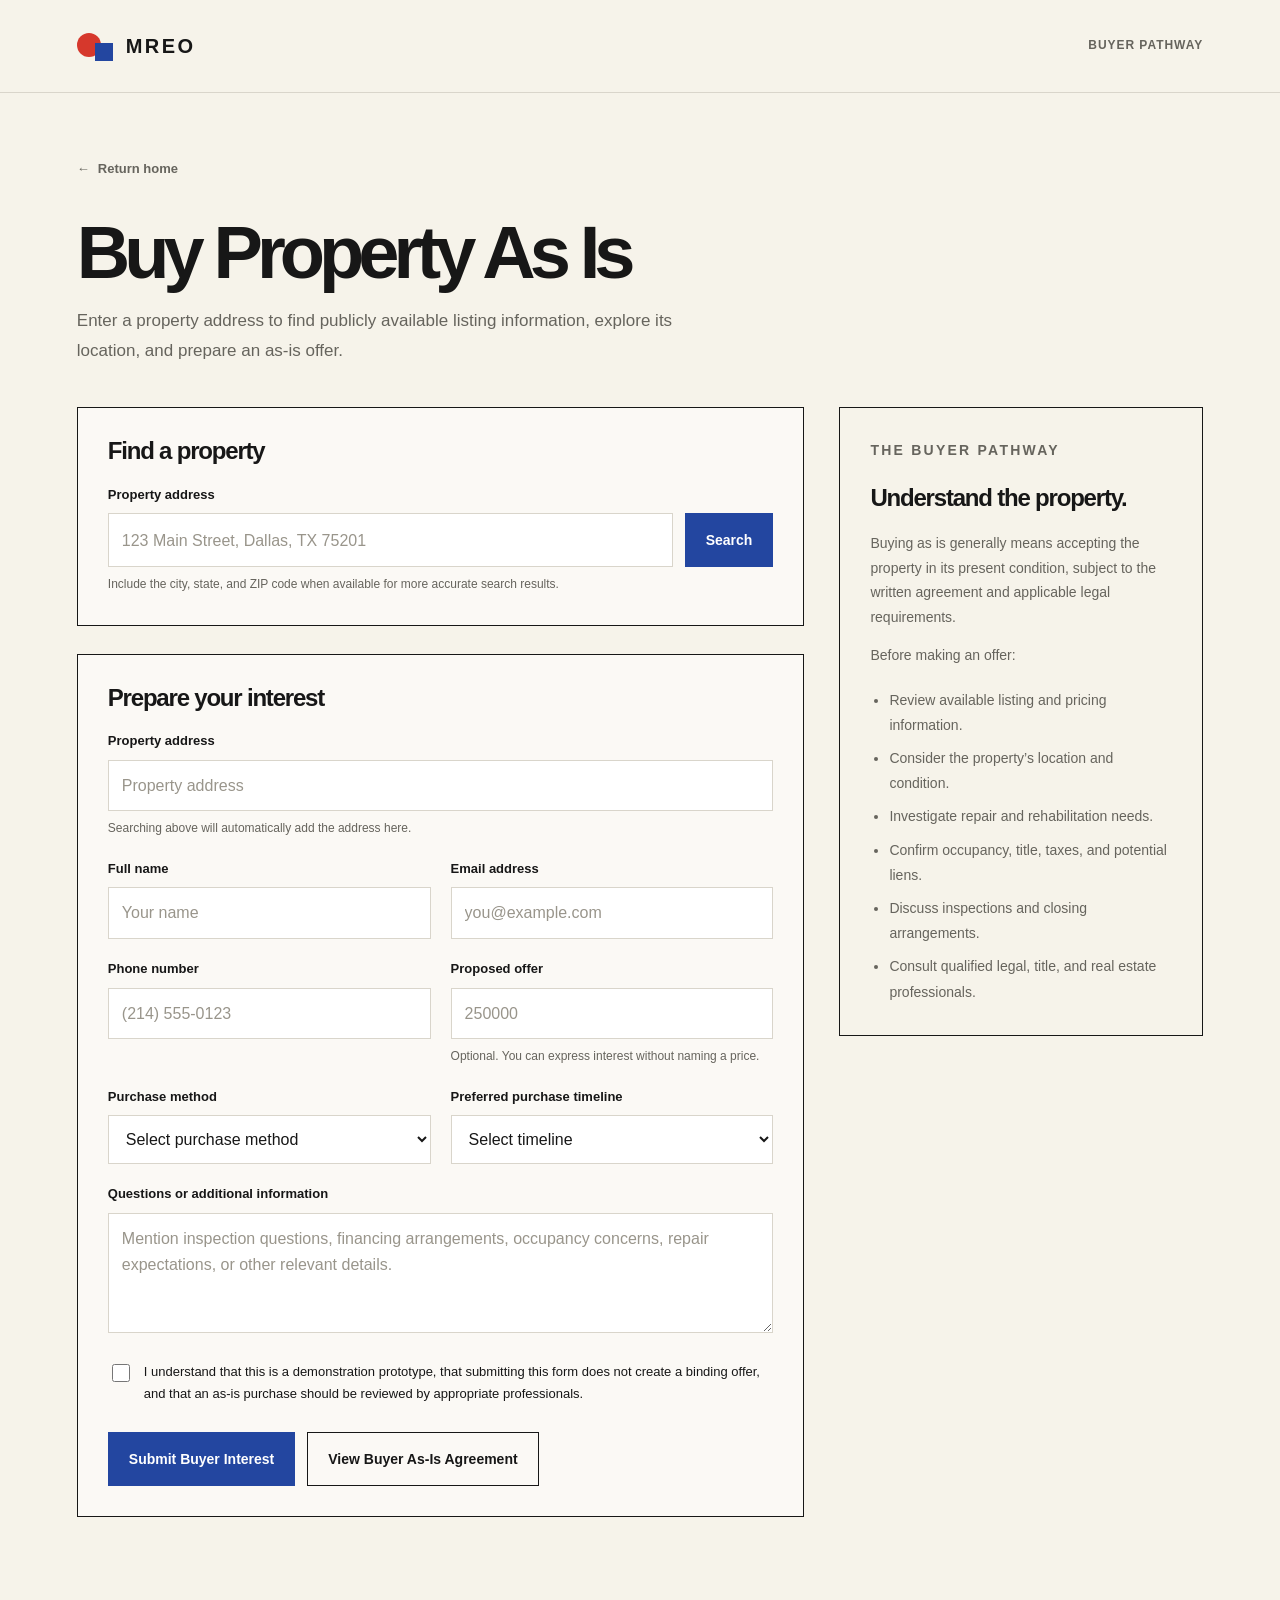
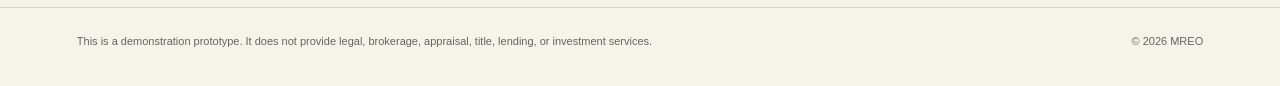
==== commit 0f02dda3: "Update buyer.html" ====
--- a/buyer.html
+++ b/buyer.html
@@ -563,7 +563,7 @@
 
   <footer class="site-footer">
     <p>
-      MREO is a demonstration prototype. It does not provide legal,
+      This is a demonstration prototype. It does not provide legal,
       brokerage, appraisal, title, lending, or investment services.
     </p>
 
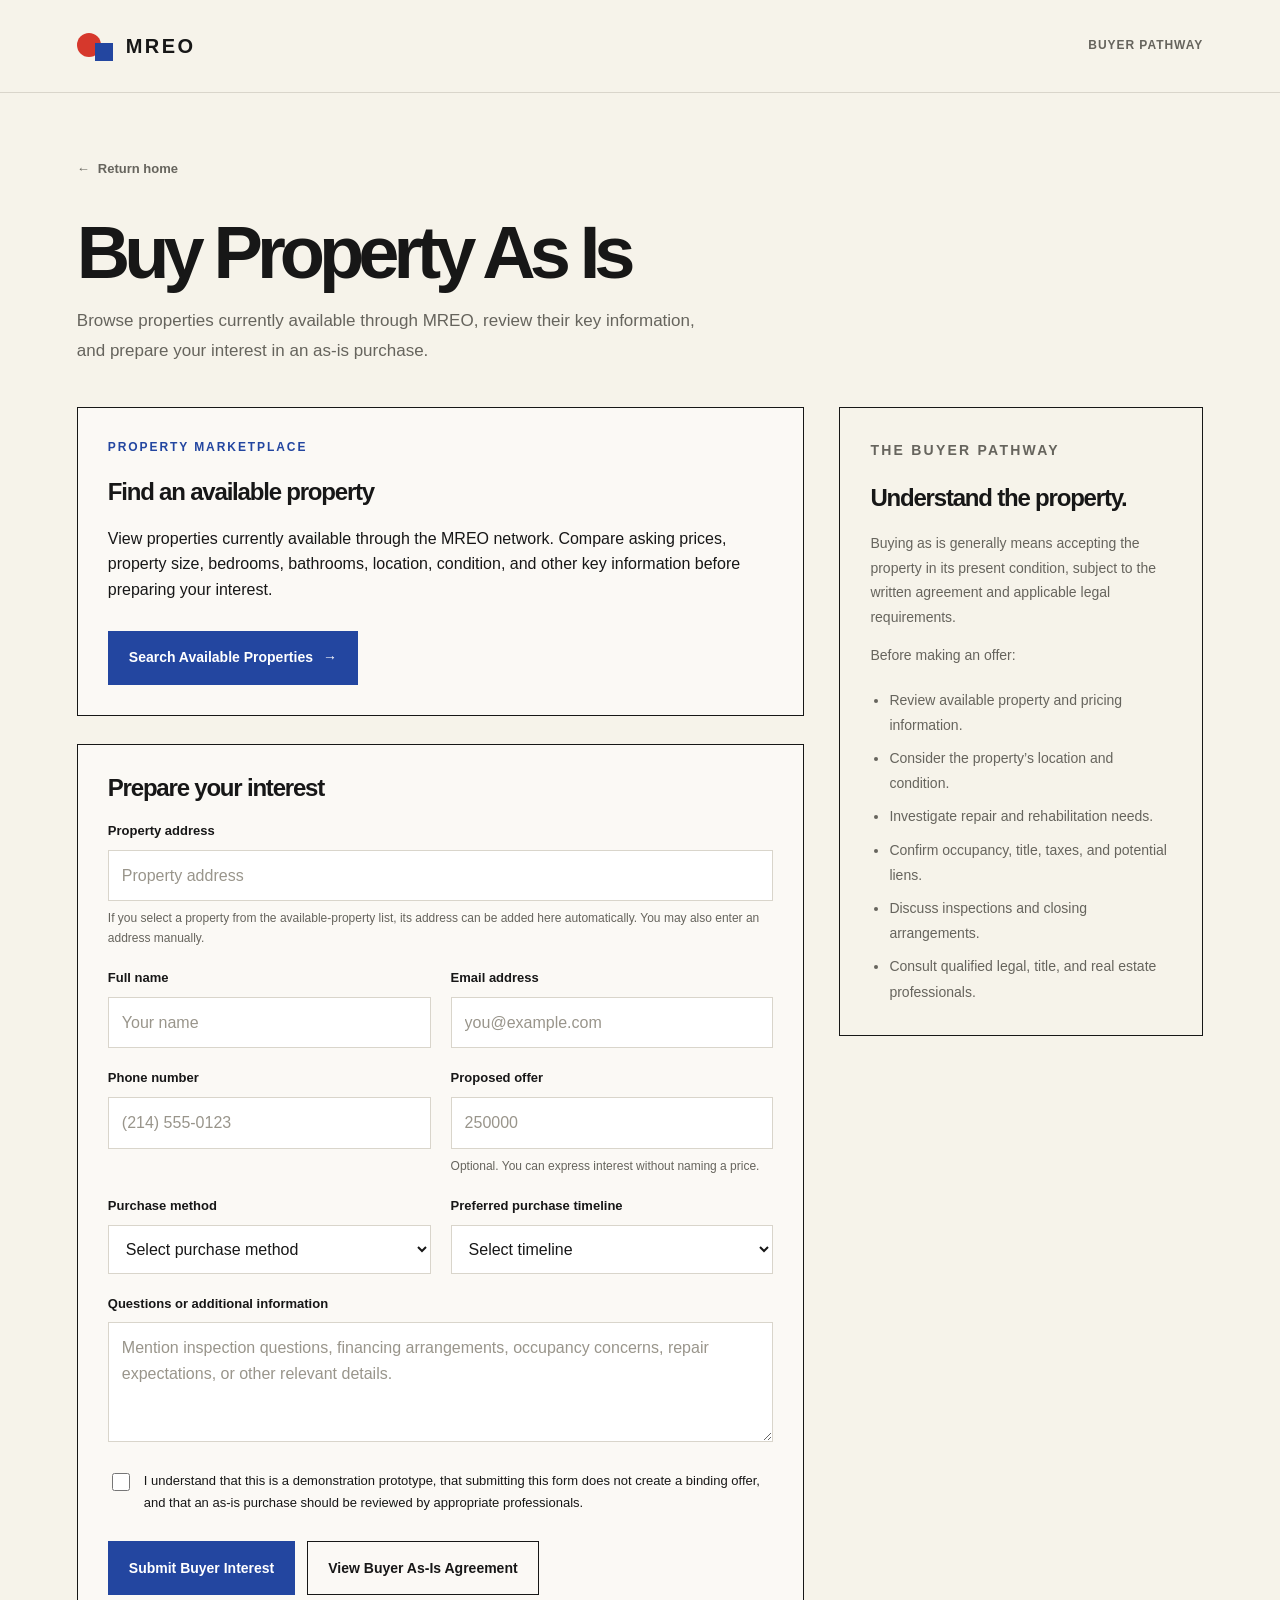
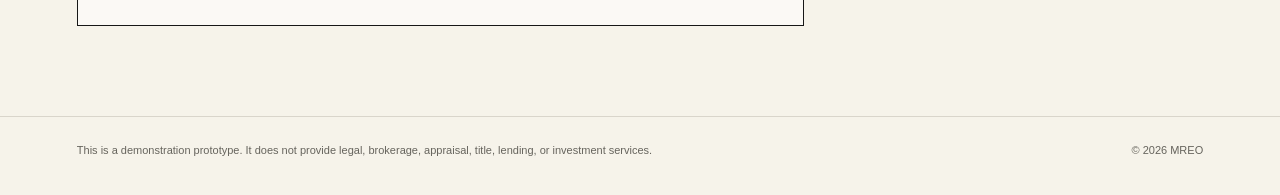
==== commit a91293fa: "Update buyer.html" ====
--- a/buyer.html
+++ b/buyer.html
@@ -10,7 +10,7 @@
 
   <meta
     name="description"
-    content="Search for property information and prepare for an as-is real estate purchase."
+    content="Browse available properties and prepare for an as-is real estate purchase through MREO."
   >
 
   <title>Buy Property As Is | MREO</title>
@@ -46,15 +46,14 @@
       class="page-heading"
       aria-labelledby="buyer-page-title"
     >
-
-
       <h1 id="buyer-page-title">
         Buy Property As Is
       </h1>
 
       <p>
-        Enter a property address to find publicly available listing
-        information, explore its location, and prepare an as-is offer.
+        Browse properties currently available through MREO, review
+        their key information, and prepare your interest in an
+        as-is purchase.
       </p>
     </section>
 
@@ -62,81 +61,31 @@
       <div>
         <section
           class="form-panel"
-          aria-labelledby="property-search-heading"
+          aria-labelledby="available-properties-heading"
         >
-          <h2 id="property-search-heading">
-            Find a property
+          <p class="section-label">
+            Property marketplace
+          </p>
+
+          <h2 id="available-properties-heading">
+            Find an available property
           </h2>
 
-          <form id="buyer-search-form">
-            <div class="form-field full-width">
-              <label for="buyer-property-address">
-                Property address
-              </label>
-
-              <div class="address-search">
-                <input
-                  id="buyer-property-address"
-                  name="buyerPropertyAddress"
-                  type="text"
-                  autocomplete="street-address"
-                  placeholder="123 Main Street, Dallas, TX 75201"
-                  required
-                >
-
-                <button
-                  class="primary-button button-blue"
-                  type="submit"
-                >
-                  Search
-                </button>
-              </div>
-
-              <p class="field-note">
-                Include the city, state, and ZIP code when available
-                for more accurate search results.
-              </p>
-            </div>
-          </form>
-
-          <div
-            id="buyer-search-result"
-            class="search-result"
-            role="status"
-            aria-live="polite"
-            hidden
-          >
-            <p>
-              Search results are ready for:
-              <strong id="searched-property-address"></strong>
-            </p>
-
-            <div class="button-group">
-              <a
-                id="zillow-property-link"
-                class="primary-button button-blue"
-                href="#"
-                target="_blank"
-                rel="noopener noreferrer"
-              >
-                Open Zillow
-              </a>
-
-              <a
-                id="google-maps-link"
-                class="secondary-button"
-                href="#"
-                target="_blank"
-                rel="noopener noreferrer"
-              >
-                View on Google Maps
-              </a>
-            </div>
-
-            <p class="field-note">
-              Zillow results depend on available public listings.
-              A matching property page may not exist for every address.
-            </p>
+          <p>
+            View properties currently available through the MREO
+            network. Compare asking prices, property size, bedrooms,
+            bathrooms, location, condition, and other key information
+            before preparing your interest.
+          </p>
+
+          <div class="form-actions">
+            <a
+              class="primary-button button-blue"
+              href="properties.html"
+            >
+              Search Available Properties
+              <span aria-hidden="true">→</span>
+            </a>
           </div>
         </section>
 
@@ -160,13 +109,15 @@
                   id="buyer-offer-address"
                   name="buyerOfferAddress"
                   type="text"
+                  autocomplete="street-address"
                   placeholder="Property address"
                   required
                 >
 
                 <p class="field-note">
-                  Searching above will automatically add the address
-                  here.
+                  If you select a property from the available-property
+                  list, its address can be added here automatically.
+                  You may also enter an address manually.
                 </p>
               </div>
 
@@ -386,7 +337,7 @@
 
         <ul>
           <li>
-            Review available listing and pricing information.
+            Review available property and pricing information.
           </li>
 
           <li>
